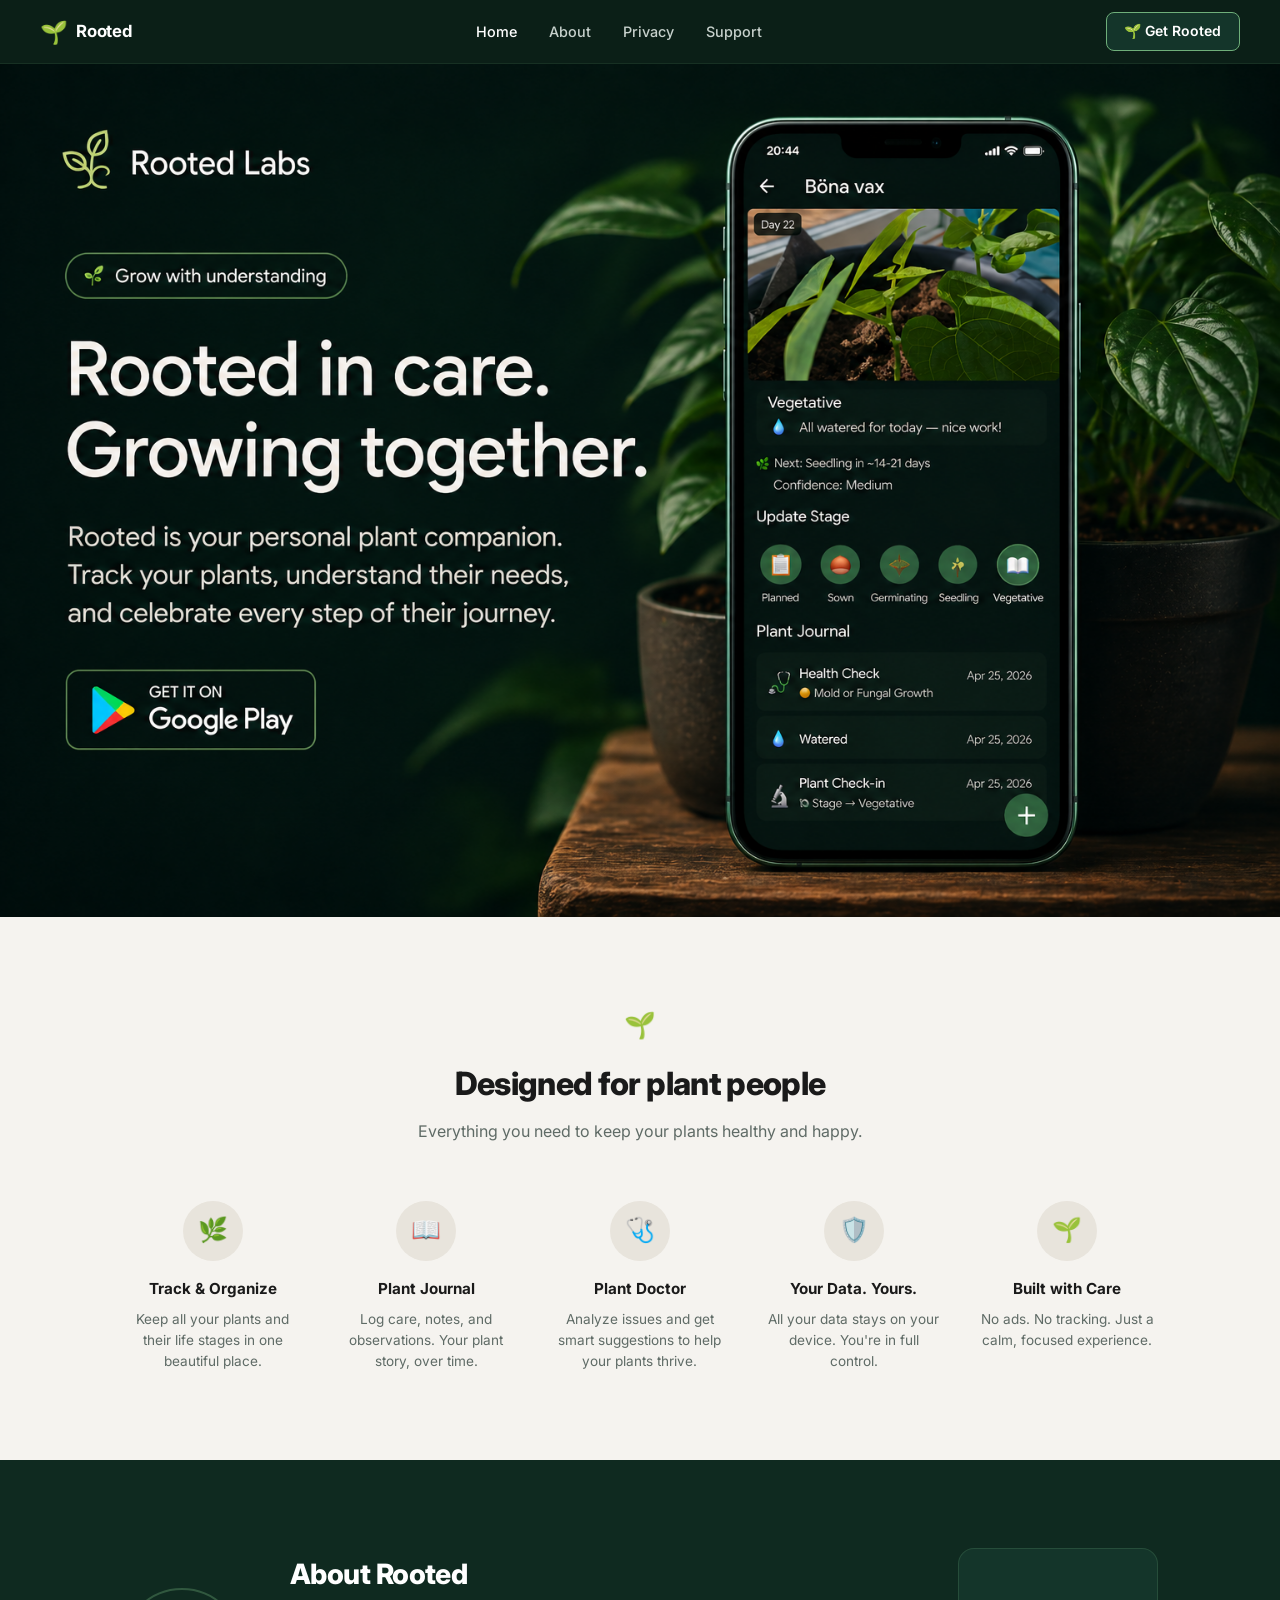
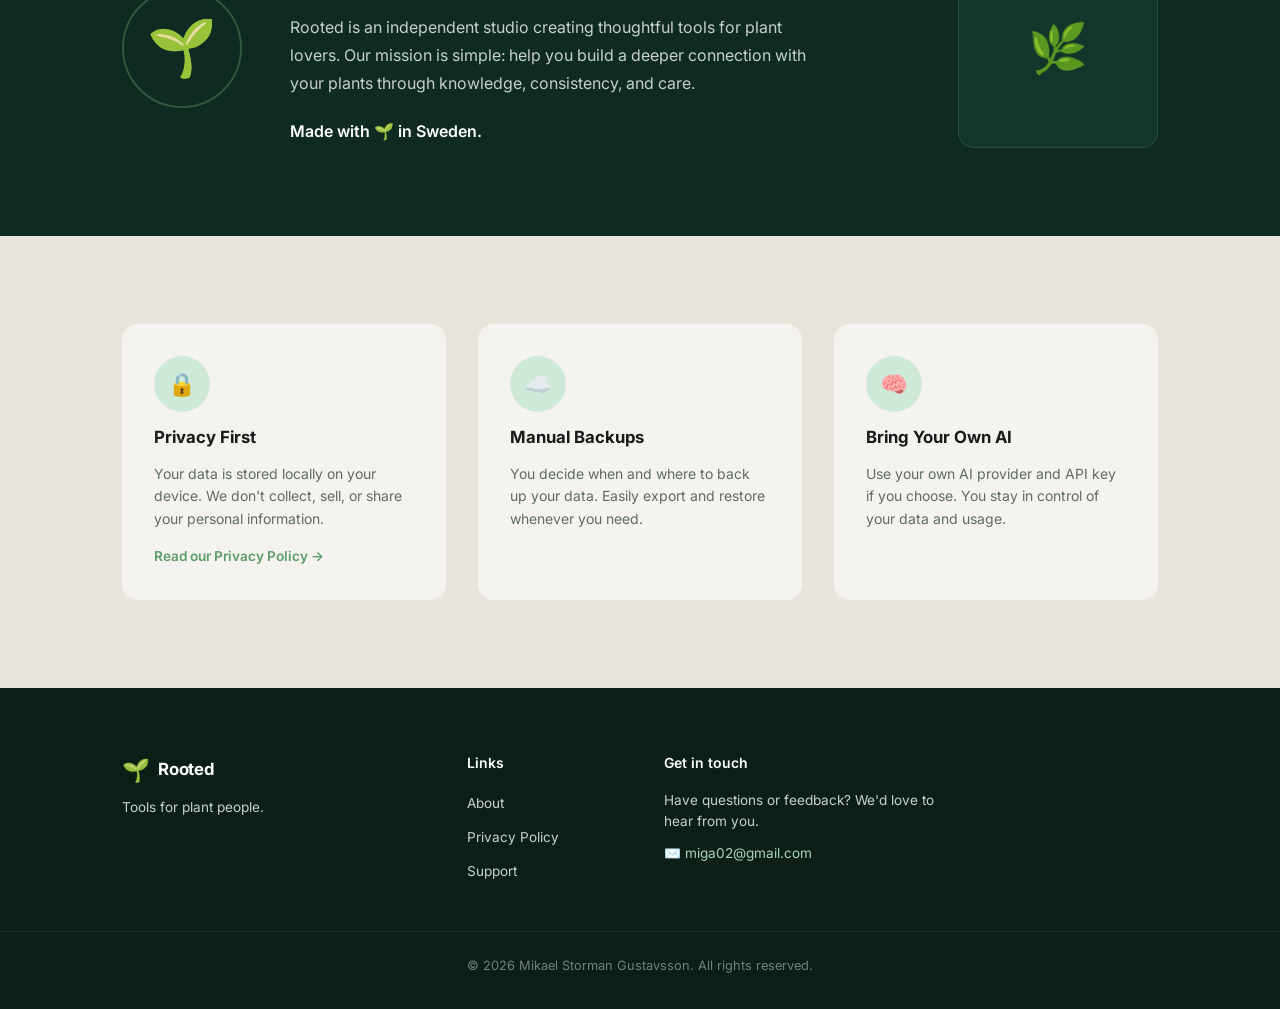
==== docs/index.html @ 43902585 "Add project files." ====
<!DOCTYPE html>
<html lang="en">
<head>
  <meta charset="UTF-8">
  <meta name="viewport" content="width=device-width, initial-scale=1.0">
  <meta name="description" content="Rooted is your personal plant companion. Track your plants, understand their needs, and celebrate every step of their journey.">
  <meta property="og:title" content="Rooted — Your personal plant companion">
  <meta property="og:description" content="Track your plants, understand their needs, and celebrate every step of their journey.">
  <meta property="og:image" content="assets/Hero.png">
  <title>Rooted — Your personal plant companion</title>
  <link rel="preconnect" href="https://fonts.googleapis.com">
  <link rel="preconnect" href="https://fonts.gstatic.com" crossorigin>
  <link href="https://fonts.googleapis.com/css2?family=Inter:ital,wght@0,400;0,500;0,600;0,700;0,800&display=swap" rel="stylesheet">
  <link rel="stylesheet" href="assets/style.css">
</head>
<body>

  <!-- NAV -->
  <header class="site-nav">
    <a href="index.html" class="nav-logo">
      <span class="logo-icon">🌱</span>
      Rooted
    </a>
    <nav aria-label="Main navigation">
      <ul class="nav-links">
        <li><a href="index.html" class="active">Home</a></li>
        <li><a href="about.html">About</a></li>
        <li><a href="privacy.html">Privacy</a></li>
        <li><a href="support.html">Support</a></li>
      </ul>
    </nav>
    <a href="https://play.google.com/store/apps" class="btn-get-rooted">🌱 Get Rooted</a>
  </header>

  <!-- HERO -->
  <section class="hero">
    <img src="assets/Hero.png" alt="Rooted app — Rooted in care. Growing together. Track your plants with AI-powered insights.">
  </section>

  <!-- FEATURES -->
  <section class="features">
    <div class="section-inner">
      <div class="features-eyebrow">🌱</div>
      <h2>Designed for plant people</h2>
      <p class="section-subtitle">Everything you need to keep your plants healthy and happy.</p>
      <div class="features-grid">
        <div class="feature-card">
          <div class="feature-icon">🌿</div>
          <h3>Track &amp; Organize</h3>
          <p>Keep all your plants and their life stages in one beautiful place.</p>
        </div>
        <div class="feature-card">
          <div class="feature-icon">📖</div>
          <h3>Plant Journal</h3>
          <p>Log care, notes, and observations. Your plant story, over time.</p>
        </div>
        <div class="feature-card">
          <div class="feature-icon">🩺</div>
          <h3>Plant Doctor</h3>
          <p>Analyze issues and get smart suggestions to help your plants thrive.</p>
        </div>
        <div class="feature-card">
          <div class="feature-icon">🛡️</div>
          <h3>Your Data. Yours.</h3>
          <p>All your data stays on your device. You're in full control.</p>
        </div>
        <div class="feature-card">
          <div class="feature-icon">🌱</div>
          <h3>Built with Care</h3>
          <p>No ads. No tracking. Just a calm, focused experience.</p>
        </div>
      </div>
    </div>
  </section>

  <!-- ABOUT -->
  <section class="about">
    <div class="section-inner">
      <div class="about-inner">
        <div class="about-logo-circle">🌱</div>
        <div class="about-text">
          <h2>About Rooted</h2>
          <p>Rooted is an independent studio creating thoughtful tools for plant lovers. Our mission is simple: help you build a deeper connection with your plants through knowledge, consistency, and care.</p>
          <p class="made-with">Made with 🌱 in Sweden.</p>
        </div>
        <div class="about-image">🌿</div>
      </div>
    </div>
  </section>

  <!-- PRIVACY PILLARS -->
  <section class="pillars">
    <div class="section-inner">
      <div class="pillars-grid">
        <div class="pillar-card">
          <div class="pillar-icon">🔒</div>
          <h3>Privacy First</h3>
          <p>Your data is stored locally on your device. We don't collect, sell, or share your personal information.</p>
          <a href="privacy.html" class="pillar-link">Read our Privacy Policy →</a>
        </div>
        <div class="pillar-card">
          <div class="pillar-icon">☁️</div>
          <h3>Manual Backups</h3>
          <p>You decide when and where to back up your data. Easily export and restore whenever you need.</p>
        </div>
        <div class="pillar-card">
          <div class="pillar-icon">🧠</div>
          <h3>Bring Your Own AI</h3>
          <p>Use your own AI provider and API key if you choose. You stay in control of your data and usage.</p>
        </div>
      </div>
    </div>
  </section>

  <!-- FOOTER -->
  <footer class="site-footer">
    <div class="section-inner">
      <div class="footer-grid">
        <div class="footer-brand">
          <a href="index.html" class="nav-logo">
            <span class="logo-icon">🌱</span>
            Rooted
          </a>
          <p>Tools for plant people.</p>
        </div>
        <div class="footer-col">
          <h4>Links</h4>
          <ul>
            <li><a href="about.html">About</a></li>
            <li><a href="privacy.html">Privacy Policy</a></li>
            <li><a href="support.html">Support</a></li>
          </ul>
        </div>
        <div class="footer-col">
          <h4>Get in touch</h4>
          <p class="contact-note">Have questions or feedback? We'd love to hear from you.</p>
          <a href="mailto:miga02@gmail.com" class="email-link">✉️ miga02@gmail.com</a>
        </div></div>
      </div>
      <hr class="footer-divider">
      <p class="footer-bottom">© 2026 Mikael Storman Gustavsson. All rights reserved.</p>
    </div>
  </footer>

</body>
</html>
---- docs/assets/style.css ----
/* ===== VARIABLES ===== */
:root {
  --bg-dark: #0B1F17;
  --bg-dark-secondary: #0F2A20;
  --bg-dark-tertiary: #14352A;
  --primary-green: #6FAF7A;
  --primary-green-muted: #5C9D6A;
  --accent-light: #A8D5BA;
  --accent-glow: #CFE9D9;
  --surface-light: #F5F3EF;
  --surface-beige: #E8E4DC;
  --text-light: #FFFFFF;
  --text-light-secondary: #C7D1CC;
  --text-dark: #1A1A1A;
  --text-dark-secondary: #5F6B66;
}

/* ===== RESET & BASE ===== */
*, *::before, *::after { box-sizing: border-box; margin: 0; padding: 0; }

html { scroll-behavior: smooth; }

body {
  font-family: 'Inter', -apple-system, BlinkMacSystemFont, 'Segoe UI', sans-serif;
  background: var(--surface-light);
  color: var(--text-dark);
  line-height: 1.6;
}

img { max-width: 100%; height: auto; display: block; }
a { text-decoration: none; color: inherit; }

/* ===== LAYOUT ===== */
.section-inner {
  max-width: 1100px;
  margin: 0 auto;
  padding: 0 2rem;
}

/* ===== NAV ===== */
.site-nav {
  background: var(--bg-dark);
  position: sticky;
  top: 0;
  z-index: 100;
  padding: 0 2.5rem;
  height: 64px;
  display: flex;
  align-items: center;
  justify-content: space-between;
  border-bottom: 1px solid rgba(111, 175, 122, 0.12);
}

.nav-logo {
  display: flex;
  align-items: center;
  gap: 0.5rem;
  color: var(--text-light);
  font-weight: 700;
  font-size: 1.05rem;
  letter-spacing: -0.01em;
}

.nav-logo .logo-icon { font-size: 1.4rem; }

.nav-links {
  display: flex;
  align-items: center;
  gap: 2rem;
  list-style: none;
}

.nav-links a {
  color: var(--text-light-secondary);
  font-size: 0.9rem;
  font-weight: 500;
  transition: color 0.2s;
}

.nav-links a:hover, .nav-links a.active { color: var(--text-light); }

.btn-get-rooted {
  background: var(--bg-dark-tertiary);
  color: var(--text-light);
  border: 1.5px solid var(--primary-green);
  border-radius: 8px;
  padding: 0.45rem 1.1rem;
  font-size: 0.875rem;
  font-weight: 600;
  cursor: pointer;
  transition: background 0.2s, color 0.2s;
  display: flex;
  align-items: center;
  gap: 0.35rem;
}

.btn-get-rooted:hover {
  background: var(--primary-green);
  color: var(--bg-dark);
}

/* ===== HERO ===== */
.hero {
  background: var(--bg-dark);
  line-height: 0;
}

.hero img { width: 100%; }

/* ===== FEATURES ===== */
.features {
  background: var(--surface-light);
  padding: 5.5rem 0;
  text-align: center;
}

.features-eyebrow {
  font-size: 1.6rem;
  margin-bottom: 0.75rem;
}

.features h2 {
  font-size: 2rem;
  font-weight: 800;
  color: var(--text-dark);
  letter-spacing: -0.02em;
  margin-bottom: 0.6rem;
}

.features .section-subtitle {
  color: var(--text-dark-secondary);
  font-size: 1rem;
  margin-bottom: 3.5rem;
}

.features-grid {
  display: grid;
  grid-template-columns: repeat(5, 1fr);
  gap: 2rem;
}

.feature-card {
  display: flex;
  flex-direction: column;
  align-items: center;
  text-align: center;
}

.feature-icon {
  width: 60px;
  height: 60px;
  border-radius: 50%;
  background: var(--surface-beige);
  display: flex;
  align-items: center;
  justify-content: center;
  font-size: 1.5rem;
  margin-bottom: 1rem;
  flex-shrink: 0;
}

.feature-card h3 {
  font-size: 0.95rem;
  font-weight: 700;
  color: var(--text-dark);
  margin-bottom: 0.5rem;
}

.feature-card p {
  font-size: 0.85rem;
  color: var(--text-dark-secondary);
  line-height: 1.55;
}

/* ===== ABOUT ===== */
.about {
  background: var(--bg-dark-secondary);
  padding: 5.5rem 0;
  color: var(--text-light);
}

.about-inner {
  display: grid;
  grid-template-columns: auto 1fr auto;
  gap: 3rem;
  align-items: center;
}

.about-logo-circle {
  width: 120px;
  height: 120px;
  border-radius: 50%;
  border: 2px solid rgba(111, 175, 122, 0.35);
  display: flex;
  align-items: center;
  justify-content: center;
  font-size: 3.5rem;
  flex-shrink: 0;
}

.about-text h2 {
  font-size: 1.75rem;
  font-weight: 800;
  letter-spacing: -0.02em;
  margin-bottom: 1rem;
}

.about-text p {
  color: var(--text-light-secondary);
  line-height: 1.75;
  max-width: 520px;
}

.about-text .made-with {
  margin-top: 1.25rem;
  font-weight: 600;
  color: var(--text-light);
}

.about-image {
  width: 200px;
  height: 200px;
  border-radius: 16px;
  background: var(--bg-dark-tertiary);
  border: 1px solid rgba(111, 175, 122, 0.2);
  flex-shrink: 0;
  display: flex;
  align-items: center;
  justify-content: center;
  font-size: 3rem;
  overflow: hidden;
}

/* ===== PILLARS ===== */
.pillars {
  background: var(--surface-beige);
  padding: 5.5rem 0;
}

.pillars-grid {
  display: grid;
  grid-template-columns: repeat(3, 1fr);
  gap: 2rem;
}

.pillar-card {
  background: var(--surface-light);
  border-radius: 16px;
  padding: 2rem;
  display: flex;
  flex-direction: column;
  gap: 0.75rem;
}

.pillar-icon {
  width: 56px;
  height: 56px;
  border-radius: 50%;
  background: var(--accent-glow);
  display: flex;
  align-items: center;
  justify-content: center;
  font-size: 1.4rem;
  flex-shrink: 0;
}

.pillar-card h3 {
  font-size: 1.05rem;
  font-weight: 700;
  color: var(--text-dark);
}

.pillar-card p {
  font-size: 0.875rem;
  color: var(--text-dark-secondary);
  line-height: 1.6;
  flex: 1;
}

.pillar-link {
  font-size: 0.85rem;
  color: var(--primary-green-muted);
  font-weight: 600;
  margin-top: 0.25rem;
}

.pillar-link:hover { text-decoration: underline; }

/* ===== FOOTER ===== */
.site-footer {
  background: var(--bg-dark);
  color: var(--text-light-secondary);
  padding: 4rem 0 2rem;
}

.footer-grid {
  display: grid;
  grid-template-columns: 2fr 1fr 2fr 1fr;
  gap: 3rem;
  margin-bottom: 3rem;
}

.footer-brand .nav-logo { margin-bottom: 0.6rem; }
.footer-brand p { font-size: 0.85rem; }

.footer-col h4 {
  color: var(--text-light);
  font-size: 0.875rem;
  font-weight: 600;
  margin-bottom: 1rem;
}

.footer-col ul {
  list-style: none;
  display: flex;
  flex-direction: column;
  gap: 0.5rem;
}

.footer-col ul a {
  font-size: 0.85rem;
  color: var(--text-light-secondary);
  transition: color 0.2s;
}

.footer-col ul a:hover { color: var(--text-light); }

.footer-col .contact-note {
  font-size: 0.85rem;
  margin-bottom: 0.75rem;
  line-height: 1.5;
}

.email-link {
  display: flex;
  align-items: center;
  gap: 0.4rem;
  font-size: 0.85rem;
  color: var(--accent-light);
  transition: color 0.2s;
}

.email-link:hover { color: var(--text-light); }

.social-links {
  display: flex;
  gap: 0.6rem;
  margin-top: 0.25rem;
}

.social-btn {
  width: 36px;
  height: 36px;
  border-radius: 8px;
  background: var(--bg-dark-tertiary);
  border: 1px solid rgba(111, 175, 122, 0.18);
  display: flex;
  align-items: center;
  justify-content: center;
  font-size: 1rem;
  transition: background 0.2s;
  cursor: pointer;
}

.social-btn:hover { background: var(--bg-dark-secondary); }

.footer-divider {
  border: none;
  border-top: 1px solid rgba(255, 255, 255, 0.07);
  margin-bottom: 1.5rem;
}

.footer-bottom {
  text-align: center;
  font-size: 0.8rem;
  opacity: 0.55;
}

/* ===== STUB PAGES ===== */
.stub-hero {
  background: var(--bg-dark);
  min-height: 65vh;
  display: flex;
  align-items: center;
  justify-content: center;
  text-align: center;
  color: var(--text-light);
  padding: 4rem 2rem;
}

.stub-hero-inner { max-width: 480px; }
.stub-hero .stub-icon { font-size: 3.5rem; margin-bottom: 1.25rem; }
.stub-hero h1 { font-size: 2.5rem; font-weight: 800; letter-spacing: -0.03em; margin-bottom: 1rem; }
.stub-hero p { color: var(--text-light-secondary); font-size: 1.05rem; line-height: 1.65; }
.stub-hero .back-link {
  display: inline-block;
  margin-top: 2rem;
  color: var(--primary-green);
  font-weight: 600;
  font-size: 0.9rem;
}
.stub-hero .back-link:hover { text-decoration: underline; }

/* ===== INNER PAGE LAYOUTS ===== */
.page-hero {
  background: var(--bg-dark);
  padding: 4rem 2rem 3.5rem;
  text-align: center;
  color: var(--text-light);
  border-bottom: 1px solid rgba(111, 175, 122, 0.12);
}

.page-hero-icon { font-size: 2.5rem; margin-bottom: 1rem; }

.page-hero h1 {
  font-size: 2.25rem;
  font-weight: 800;
  letter-spacing: -0.03em;
  margin-bottom: 0.75rem;
}

.page-hero p {
  color: var(--text-light-secondary);
  font-size: 1rem;
  max-width: 540px;
  margin: 0 auto;
  line-height: 1.7;
}

.content-section { padding: 4.5rem 0; background: var(--surface-light); }
.content-section.dark { background: var(--bg-dark-secondary); color: var(--text-light); }
.content-section.tinted { background: var(--surface-beige); }

.prose {
  max-width: 700px;
  margin: 0 auto;
  padding: 0 2rem;
}

.prose h2 {
  font-size: 1.6rem;
  font-weight: 800;
  letter-spacing: -0.02em;
  margin-bottom: 0.9rem;
  color: var(--text-dark);
}
.content-section.dark .prose h2 { color: var(--text-light); }

.prose h3 {
  font-size: 1rem;
  font-weight: 700;
  margin-top: 1.75rem;
  margin-bottom: 0.4rem;
  color: var(--text-dark);
}
.content-section.dark .prose h3 { color: var(--text-light); }

.prose p {
  font-size: 0.925rem;
  color: var(--text-dark-secondary);
  line-height: 1.8;
  margin-bottom: 0.9rem;
}
.content-section.dark .prose p { color: var(--text-light-secondary); }

.prose ul {
  list-style: none;
  padding: 0;
  margin: 0 0 1rem 0;
  display: flex;
  flex-direction: column;
  gap: 0.45rem;
}

.prose ul li {
  font-size: 0.925rem;
  color: var(--text-dark-secondary);
  line-height: 1.65;
  padding-left: 1.25rem;
  position: relative;
}

.prose ul li::before {
  content: "•";
  position: absolute;
  left: 0;
  color: var(--primary-green-muted);
}
.content-section.dark .prose ul li { color: var(--text-light-secondary); }

.prose hr {
  border: none;
  border-top: 1px solid var(--surface-beige);
  margin: 2.5rem 0;
}
.content-section.dark .prose hr { border-top-color: rgba(255,255,255,0.07); }

.prose .policy-meta {
  font-size: 0.8rem;
  color: var(--text-dark-secondary);
  opacity: 0.7;
  margin-bottom: 2.5rem;
  font-style: italic;
}

/* Content cards */
.content-cards {
  display: grid;
  grid-template-columns: repeat(2, 1fr);
  gap: 1.5rem;
  margin-top: 2rem;
}

.content-card {
  background: var(--surface-light);
  border-radius: 16px;
  padding: 1.75rem;
  display: flex;
  flex-direction: column;
  gap: 0.6rem;
  border: 1px solid var(--surface-beige);
}
.content-section.tinted .content-card { background: var(--surface-light); }
.content-section.dark .content-card {
  background: var(--bg-dark-tertiary);
  border-color: rgba(111, 175, 122, 0.15);
}

.content-card .card-icon { font-size: 1.75rem; }

.content-card h3 {
  font-size: 1rem;
  font-weight: 700;
  color: var(--text-dark);
  margin: 0;
}
.content-section.dark .content-card h3 { color: var(--text-light); }

.content-card p {
  font-size: 0.875rem;
  color: var(--text-dark-secondary);
  line-height: 1.65;
  margin: 0;
}
.content-section.dark .content-card p { color: var(--text-light-secondary); }

/* FAQ */
.faq-list {
  display: flex;
  flex-direction: column;
  gap: 1rem;
  margin-top: 2rem;
}

.faq-item {
  background: var(--surface-light);
  border-radius: 12px;
  padding: 1.4rem 1.6rem;
  border: 1px solid var(--surface-beige);
}

.faq-item h3 {
  font-size: 0.95rem;
  font-weight: 700;
  color: var(--text-dark);
  margin-bottom: 0.4rem;
  margin-top: 0;
}

.faq-item p {
  font-size: 0.875rem;
  color: var(--text-dark-secondary);
  line-height: 1.65;
  margin: 0;
}

/* Contact banner */
.contact-banner {
  background: var(--bg-dark-secondary);
  border: 1px solid rgba(111, 175, 122, 0.2);
  border-radius: 20px;
  padding: 3rem 2rem;
  text-align: center;
  color: var(--text-light);
  margin-top: 0;
}

.contact-banner .banner-icon { font-size: 2.25rem; margin-bottom: 1rem; }

.contact-banner h2 {
  font-size: 1.5rem;
  font-weight: 800;
  letter-spacing: -0.02em;
  margin-bottom: 0.75rem;
}

.contact-banner p {
  color: var(--text-light-secondary);
  font-size: 0.925rem;
  max-width: 480px;
  margin: 0 auto 1.75rem;
  line-height: 1.7;
}

.btn-contact {
  display: inline-flex;
  align-items: center;
  gap: 0.45rem;
  background: var(--primary-green);
  color: var(--bg-dark);
  border-radius: 8px;
  padding: 0.65rem 1.5rem;
  font-size: 0.875rem;
  font-weight: 700;
  transition: background 0.2s;
}

.btn-contact:hover { background: var(--accent-light); }

/* Wide section layout for about page */
.about-split {
  display: grid;
  grid-template-columns: 1fr 1fr;
  gap: 4rem;
  align-items: center;
}

.about-split .split-graphic {
  width: 100%;
  aspect-ratio: 1;
  max-width: 320px;
  border-radius: 24px;
  background: var(--bg-dark-tertiary);
  border: 1px solid rgba(111, 175, 122, 0.2);
  display: flex;
  align-items: center;
  justify-content: center;
  font-size: 5rem;
  margin-left: auto;
}

.about-split h2 {
  font-size: 1.6rem;
  font-weight: 800;
  letter-spacing: -0.02em;
  margin-bottom: 1rem;
}

.about-split p {
  font-size: 0.925rem;
  line-height: 1.8;
  color: var(--text-dark-secondary);
  margin-bottom: 0.9rem;
}

.content-section.dark .about-split p { color: var(--text-light-secondary); }
.content-section.dark .about-split h2 { color: var(--text-light); }

.tag-row {
  display: flex;
  flex-wrap: wrap;
  gap: 0.5rem;
  margin-top: 1.25rem;
}

.tag {
  background: var(--accent-glow);
  color: var(--text-dark);
  font-size: 0.8rem;
  font-weight: 600;
  padding: 0.3rem 0.8rem;
  border-radius: 99px;
}

.content-section.dark .tag {
  background: var(--bg-dark-tertiary);
  color: var(--accent-light);
  border: 1px solid rgba(111, 175, 122, 0.25);
}

@media (max-width: 960px) {
  .about-split { grid-template-columns: 1fr; gap: 2rem; }
  .about-split .split-graphic { display: none; }
  .content-cards { grid-template-columns: 1fr 1fr; }
}

@media (max-width: 640px) {
  .page-hero h1 { font-size: 1.8rem; }
  .content-cards { grid-template-columns: 1fr; }
}

/* ===== RESPONSIVE ===== */
@media (max-width: 960px) {
  .features-grid { grid-template-columns: repeat(3, 1fr); gap: 1.5rem; }
  .about-inner { grid-template-columns: 1fr; text-align: center; }
  .about-logo-circle { margin: 0 auto; }
  .about-text p { max-width: 100%; }
  .about-image { display: none; }
  .pillars-grid { grid-template-columns: 1fr 1fr; }
  .footer-grid { grid-template-columns: 1fr 1fr; }
}

@media (max-width: 640px) {
  .nav-links { display: none; }
  .features-grid { grid-template-columns: repeat(2, 1fr); }
  .pillars-grid { grid-template-columns: 1fr; }
  .footer-grid { grid-template-columns: 1fr; gap: 2rem; }
  .features h2 { font-size: 1.6rem; }
}

@media (max-width: 420px) {
  .features-grid { grid-template-columns: 1fr; }
}
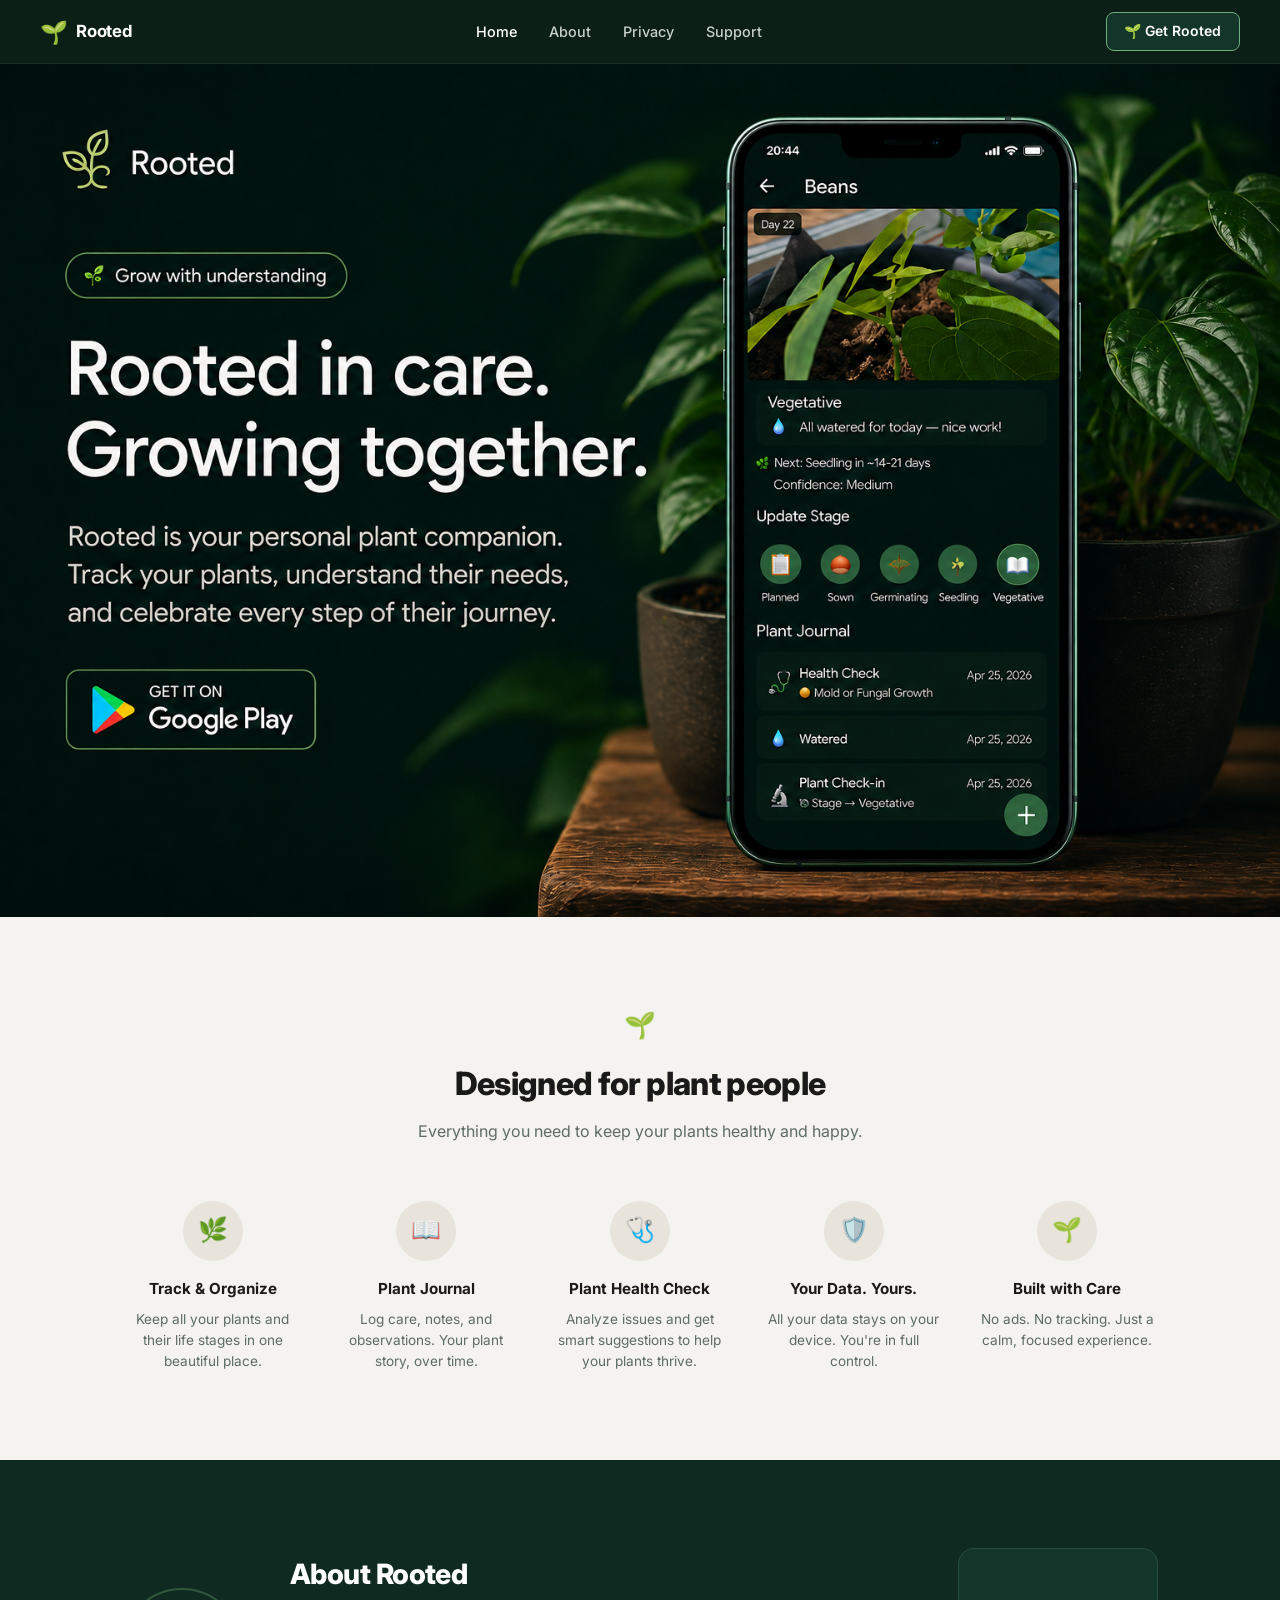
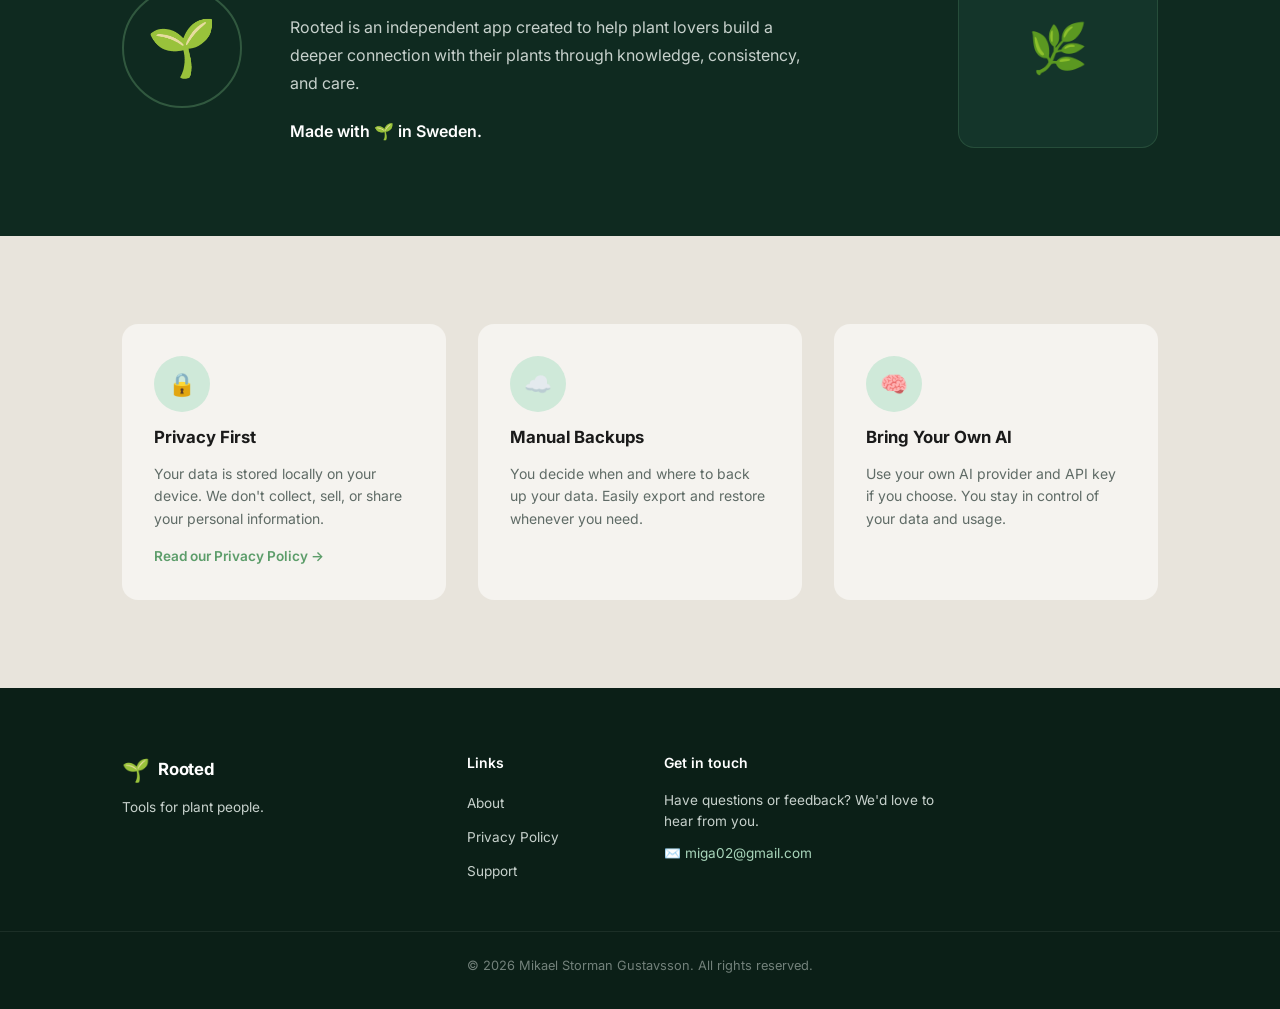
==== commit 0ada15a8: "More fitting texts." ====
--- a/docs/index.html
+++ b/docs/index.html
@@ -56,7 +56,7 @@
         </div>
         <div class="feature-card">
           <div class="feature-icon">🩺</div>
-          <h3>Plant Doctor</h3>
+          <h3>Plant Health Check</h3>
           <p>Analyze issues and get smart suggestions to help your plants thrive.</p>
         </div>
         <div class="feature-card">
@@ -80,7 +80,7 @@
         <div class="about-logo-circle">🌱</div>
         <div class="about-text">
           <h2>About Rooted</h2>
-          <p>Rooted is an independent studio creating thoughtful tools for plant lovers. Our mission is simple: help you build a deeper connection with your plants through knowledge, consistency, and care.</p>
+          <p>Rooted is an independent app created to help plant lovers build a deeper connection with their plants through knowledge, consistency, and care.</p>
           <p class="made-with">Made with 🌱 in Sweden.</p>
         </div>
         <div class="about-image">🌿</div>
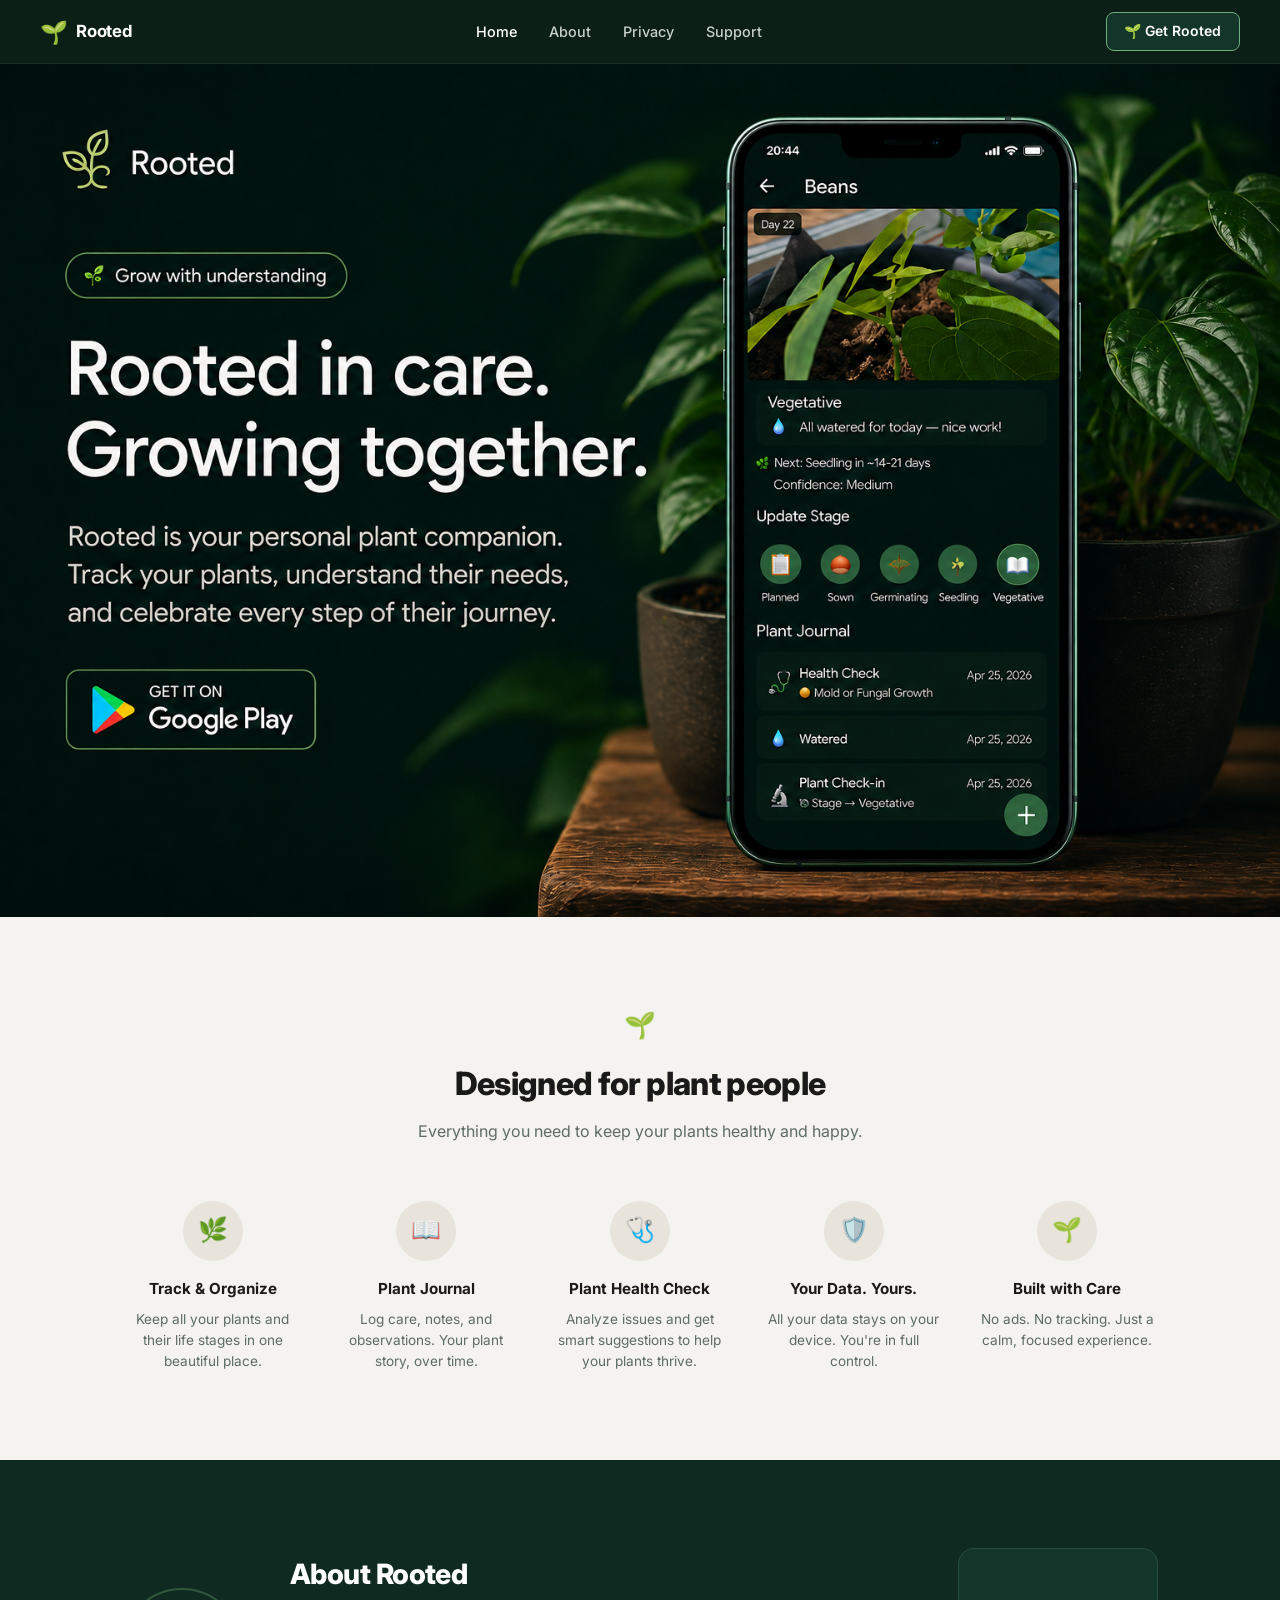
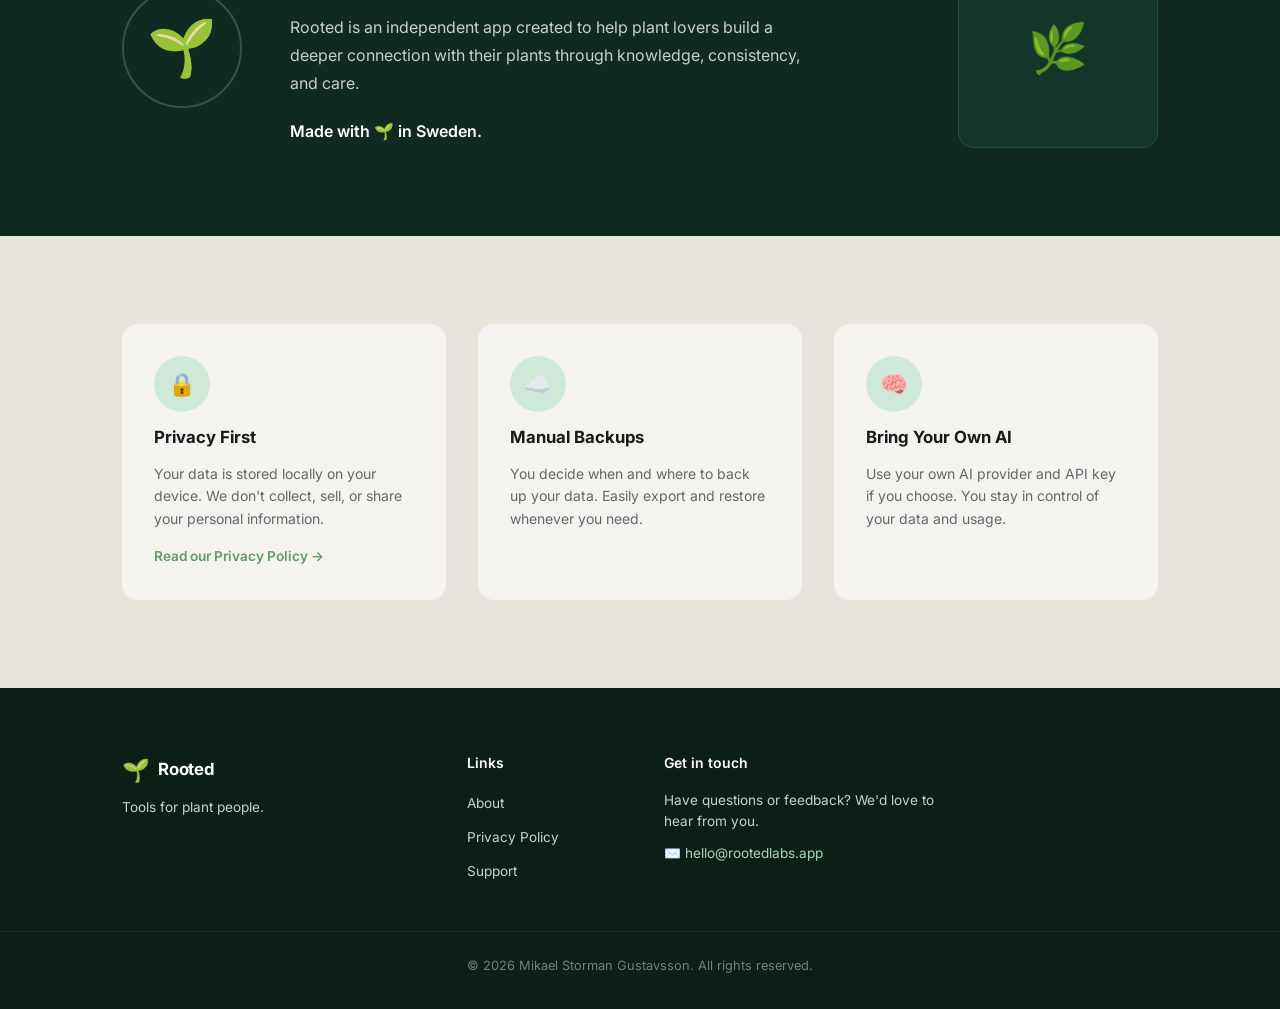
==== commit 476e0a8f: "Updated the landing page." ====
--- a/docs/index.html
+++ b/docs/index.html
@@ -134,7 +134,7 @@
         <div class="footer-col">
           <h4>Get in touch</h4>
           <p class="contact-note">Have questions or feedback? We'd love to hear from you.</p>
-          <a href="mailto:miga02@gmail.com" class="email-link">✉️ miga02@gmail.com</a>
+          <a href="mailto:hello@rootedlabs.app" class="email-link">✉️ hello@rootedlabs.app</a>
         </div></div>
       </div>
       <hr class="footer-divider">
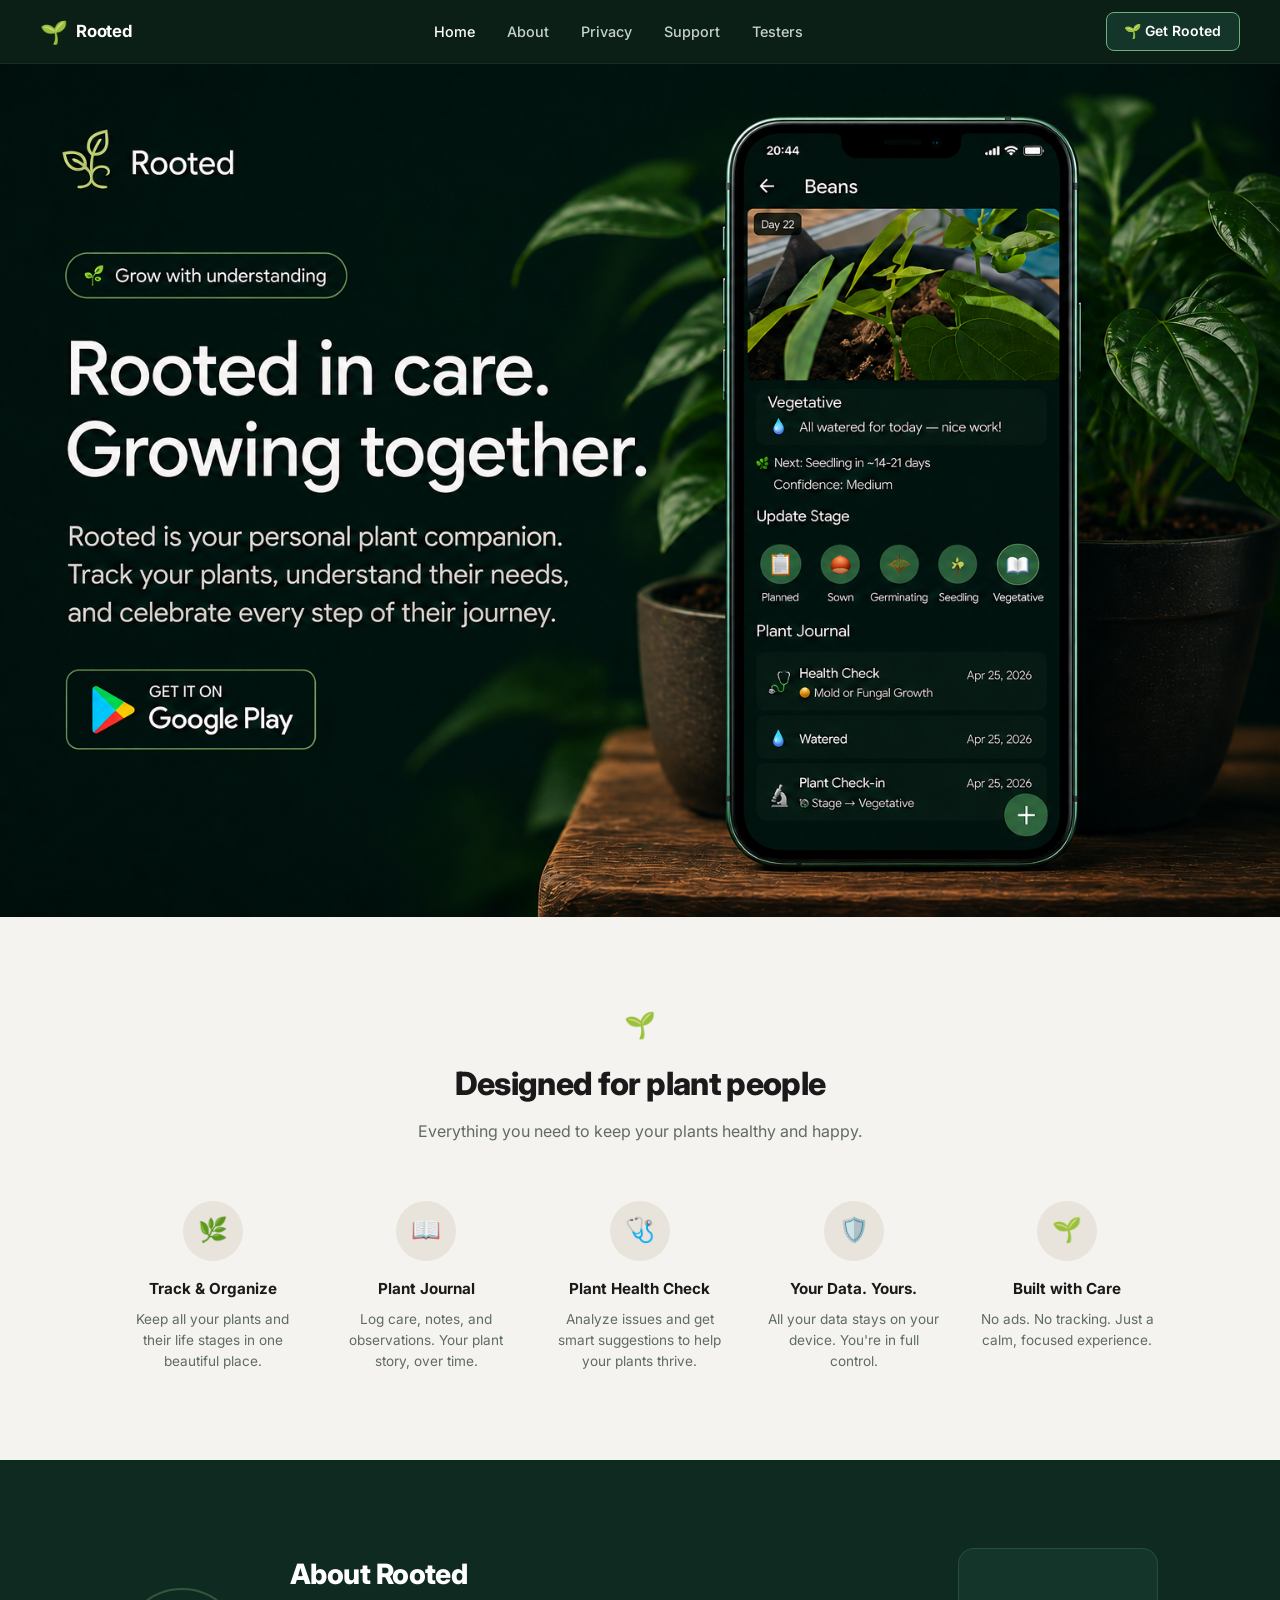
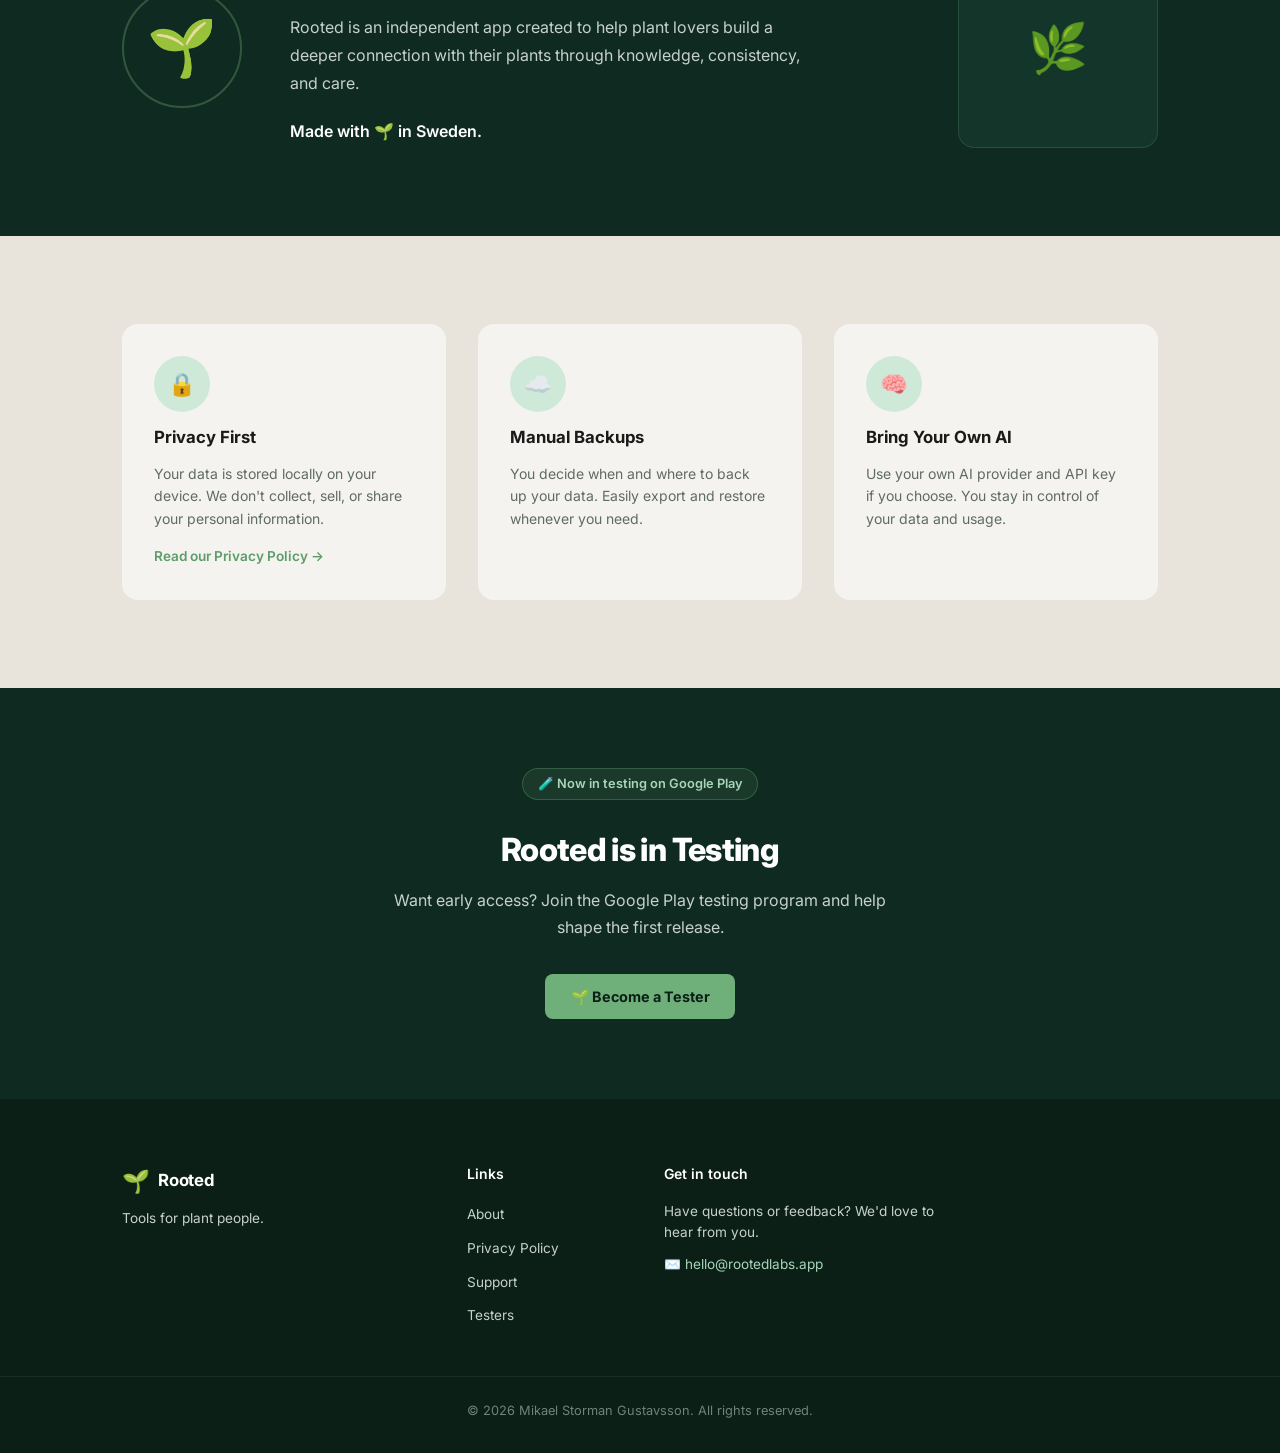
==== commit bb8a5a6f: "Added testing page for internal testers." ====
--- a/docs/index.html
+++ b/docs/index.html
@@ -27,9 +27,10 @@
         <li><a href="about.html">About</a></li>
         <li><a href="privacy.html">Privacy</a></li>
         <li><a href="support.html">Support</a></li>
+        <li><a href="testers.html">Testers</a></li>
       </ul>
     </nav>
-    <a href="https://play.google.com/store/apps" class="btn-get-rooted">🌱 Get Rooted</a>
+    <a href="testers.html" class="btn-get-rooted">🌱 Get Rooted</a>
   </header>
 
   <!-- HERO -->
@@ -112,6 +113,16 @@
     </div>
   </section>
 
+  <!-- TESTING CALLOUT -->
+  <section class="testing-callout">
+    <div class="section-inner">
+      <div class="callout-badge">🧪 Now in testing on Google Play</div>
+      <h2>Rooted is in Testing</h2>
+      <p>Want early access? Join the Google Play testing program and help shape the first release.</p>
+      <a href="testers.html" class="btn-primary">🌱 Become a Tester</a>
+    </div>
+  </section>
+
   <!-- FOOTER -->
   <footer class="site-footer">
     <div class="section-inner">
@@ -129,6 +140,7 @@
             <li><a href="about.html">About</a></li>
             <li><a href="privacy.html">Privacy Policy</a></li>
             <li><a href="support.html">Support</a></li>
+            <li><a href="testers.html">Testers</a></li>
           </ul>
         </div>
         <div class="footer-col">
--- a/docs/assets/style.css
+++ b/docs/assets/style.css
@@ -711,3 +711,336 @@
 @media (max-width: 420px) {
   .features-grid { grid-template-columns: 1fr; }
 }
+
+/* ===== TESTER PAGE ===== */
+
+/* Hero */
+.tester-hero {
+  background: var(--bg-dark);
+  padding: 5rem 2rem 4.5rem;
+  text-align: center;
+  color: var(--text-light);
+  border-bottom: 1px solid rgba(111, 175, 122, 0.12);
+}
+
+.tester-hero .hero-badge {
+  display: inline-flex;
+  align-items: center;
+  gap: 0.4rem;
+  background: rgba(111, 175, 122, 0.12);
+  border: 1px solid rgba(111, 175, 122, 0.3);
+  color: var(--accent-light);
+  font-size: 0.8rem;
+  font-weight: 600;
+  padding: 0.3rem 0.9rem;
+  border-radius: 99px;
+  margin-bottom: 1.75rem;
+}
+
+.tester-hero h1 {
+  font-size: 2.75rem;
+  font-weight: 800;
+  letter-spacing: -0.03em;
+  margin-bottom: 1rem;
+  max-width: 680px;
+  margin-left: auto;
+  margin-right: auto;
+}
+
+.tester-hero p {
+  color: var(--text-light-secondary);
+  font-size: 1.05rem;
+  max-width: 560px;
+  margin: 0 auto 2.5rem;
+  line-height: 1.75;
+}
+
+.hero-ctas {
+  display: flex;
+  align-items: center;
+  justify-content: center;
+  gap: 1rem;
+  flex-wrap: wrap;
+}
+
+.btn-primary {
+  display: inline-flex;
+  align-items: center;
+  gap: 0.4rem;
+  background: var(--primary-green);
+  color: var(--bg-dark);
+  border-radius: 8px;
+  padding: 0.7rem 1.6rem;
+  font-size: 0.9rem;
+  font-weight: 700;
+  transition: background 0.2s;
+}
+
+.btn-primary:hover { background: var(--accent-light); }
+
+.btn-secondary {
+  display: inline-flex;
+  align-items: center;
+  gap: 0.4rem;
+  background: transparent;
+  color: var(--text-light);
+  border: 1.5px solid rgba(255, 255, 255, 0.2);
+  border-radius: 8px;
+  padding: 0.7rem 1.6rem;
+  font-size: 0.9rem;
+  font-weight: 600;
+  transition: border-color 0.2s, color 0.2s;
+}
+
+.btn-secondary:hover {
+  border-color: var(--primary-green);
+  color: var(--accent-light);
+}
+
+/* Section headers */
+.section-header {
+  text-align: center;
+  margin-bottom: 2.5rem;
+}
+
+.section-header h2 {
+  font-size: 1.75rem;
+  font-weight: 800;
+  letter-spacing: -0.02em;
+  color: var(--text-dark);
+  margin-bottom: 0.5rem;
+}
+
+.content-section.dark .section-header h2 { color: var(--text-light); }
+
+.section-header p {
+  font-size: 0.95rem;
+  color: var(--text-dark-secondary);
+  max-width: 520px;
+  margin: 0 auto;
+  line-height: 1.7;
+}
+
+.content-section.dark .section-header p { color: var(--text-light-secondary); }
+
+/* Step cards */
+.step-cards {
+  display: grid;
+  grid-template-columns: repeat(3, 1fr);
+  gap: 1.5rem;
+  margin-bottom: 2.5rem;
+}
+
+.step-card {
+  background: var(--bg-dark-tertiary);
+  border: 1px solid rgba(111, 175, 122, 0.15);
+  border-radius: 16px;
+  padding: 1.75rem;
+  display: flex;
+  flex-direction: column;
+  gap: 0.75rem;
+}
+
+.step-number {
+  width: 36px;
+  height: 36px;
+  border-radius: 50%;
+  background: rgba(111, 175, 122, 0.15);
+  border: 1.5px solid rgba(111, 175, 122, 0.35);
+  color: var(--accent-light);
+  font-size: 0.85rem;
+  font-weight: 700;
+  display: flex;
+  align-items: center;
+  justify-content: center;
+  flex-shrink: 0;
+}
+
+.step-card h3 {
+  font-size: 0.95rem;
+  font-weight: 700;
+  color: var(--text-light);
+  margin: 0;
+}
+
+.step-card p {
+  font-size: 0.875rem;
+  color: var(--text-light-secondary);
+  line-height: 1.65;
+  margin: 0;
+  flex: 1;
+}
+
+.step-cta {
+  text-align: center;
+  margin-top: 0.5rem;
+}
+
+/* Checklist */
+.checklist {
+  display: grid;
+  grid-template-columns: repeat(2, 1fr);
+  gap: 0.75rem;
+  margin-top: 1.5rem;
+}
+
+.checklist-item {
+  display: flex;
+  align-items: flex-start;
+  gap: 0.75rem;
+  background: var(--surface-light);
+  border: 1px solid var(--surface-beige);
+  border-radius: 10px;
+  padding: 0.9rem 1rem;
+  font-size: 0.875rem;
+  color: var(--text-dark);
+  line-height: 1.5;
+}
+
+.checklist-item .check-icon {
+  color: var(--primary-green-muted);
+  font-size: 1rem;
+  flex-shrink: 0;
+  margin-top: 0.05rem;
+}
+
+/* Requirements list */
+.req-list {
+  list-style: none;
+  padding: 0;
+  margin: 1.5rem 0;
+  display: flex;
+  flex-direction: column;
+  gap: 0.5rem;
+}
+
+.req-list li {
+  display: flex;
+  align-items: flex-start;
+  gap: 0.65rem;
+  font-size: 0.9rem;
+  color: var(--text-light-secondary);
+  line-height: 1.6;
+}
+
+.req-list li::before {
+  content: "›";
+  color: var(--primary-green);
+  font-weight: 700;
+  flex-shrink: 0;
+  font-size: 1rem;
+  margin-top: 0.1rem;
+}
+
+/* Privacy highlight */
+.privacy-highlight {
+  background: rgba(111, 175, 122, 0.08);
+  border: 1px solid rgba(111, 175, 122, 0.2);
+  border-radius: 14px;
+  padding: 1.75rem 2rem;
+  margin-top: 2rem;
+}
+
+.privacy-highlight p {
+  font-size: 0.9rem;
+  color: var(--text-dark-secondary);
+  line-height: 1.75;
+  margin: 0;
+}
+
+.privacy-highlight strong { color: var(--primary-green-muted); }
+
+.content-section.dark .privacy-highlight p { color: var(--text-light-secondary); }
+.content-section.dark .privacy-highlight strong { color: var(--accent-light); }
+
+/* Friendly note */
+.friendly-note {
+  display: flex;
+  align-items: flex-start;
+  gap: 0.75rem;
+  background: rgba(111, 175, 122, 0.06);
+  border-left: 3px solid var(--primary-green);
+  border-radius: 0 8px 8px 0;
+  padding: 1rem 1.25rem;
+  margin-top: 1.5rem;
+  font-size: 0.9rem;
+  color: var(--text-light-secondary);
+  line-height: 1.6;
+}
+
+/* Known limitations */
+.limitations-list {
+  list-style: none;
+  padding: 0;
+  margin: 1.5rem 0 0;
+  display: flex;
+  flex-direction: column;
+  gap: 0.6rem;
+}
+
+.limitations-list li {
+  display: flex;
+  align-items: flex-start;
+  gap: 0.65rem;
+  font-size: 0.9rem;
+  color: var(--text-dark-secondary);
+  line-height: 1.6;
+}
+
+.limitations-list li::before {
+  content: "·";
+  color: var(--primary-green-muted);
+  font-weight: 900;
+  font-size: 1.2rem;
+  line-height: 1.3;
+  flex-shrink: 0;
+}
+
+/* Testing callout (index.html) */
+.testing-callout {
+  background: var(--bg-dark-secondary);
+  padding: 5rem 0;
+  text-align: center;
+  color: var(--text-light);
+}
+
+.testing-callout .callout-badge {
+  display: inline-flex;
+  align-items: center;
+  gap: 0.4rem;
+  background: rgba(111, 175, 122, 0.12);
+  border: 1px solid rgba(111, 175, 122, 0.3);
+  color: var(--accent-light);
+  font-size: 0.8rem;
+  font-weight: 600;
+  padding: 0.3rem 0.9rem;
+  border-radius: 99px;
+  margin-bottom: 1.5rem;
+}
+
+.testing-callout h2 {
+  font-size: 2rem;
+  font-weight: 800;
+  letter-spacing: -0.02em;
+  margin-bottom: 0.75rem;
+}
+
+.testing-callout p {
+  color: var(--text-light-secondary);
+  font-size: 1rem;
+  max-width: 500px;
+  margin: 0 auto 2rem;
+  line-height: 1.7;
+}
+
+/* Responsive adjustments for tester page */
+@media (max-width: 960px) {
+  .step-cards { grid-template-columns: repeat(2, 1fr); }
+}
+
+@media (max-width: 640px) {
+  .tester-hero h1 { font-size: 2rem; }
+  .step-cards { grid-template-columns: 1fr; }
+  .checklist { grid-template-columns: 1fr; }
+  .testing-callout h2 { font-size: 1.6rem; }
+}
